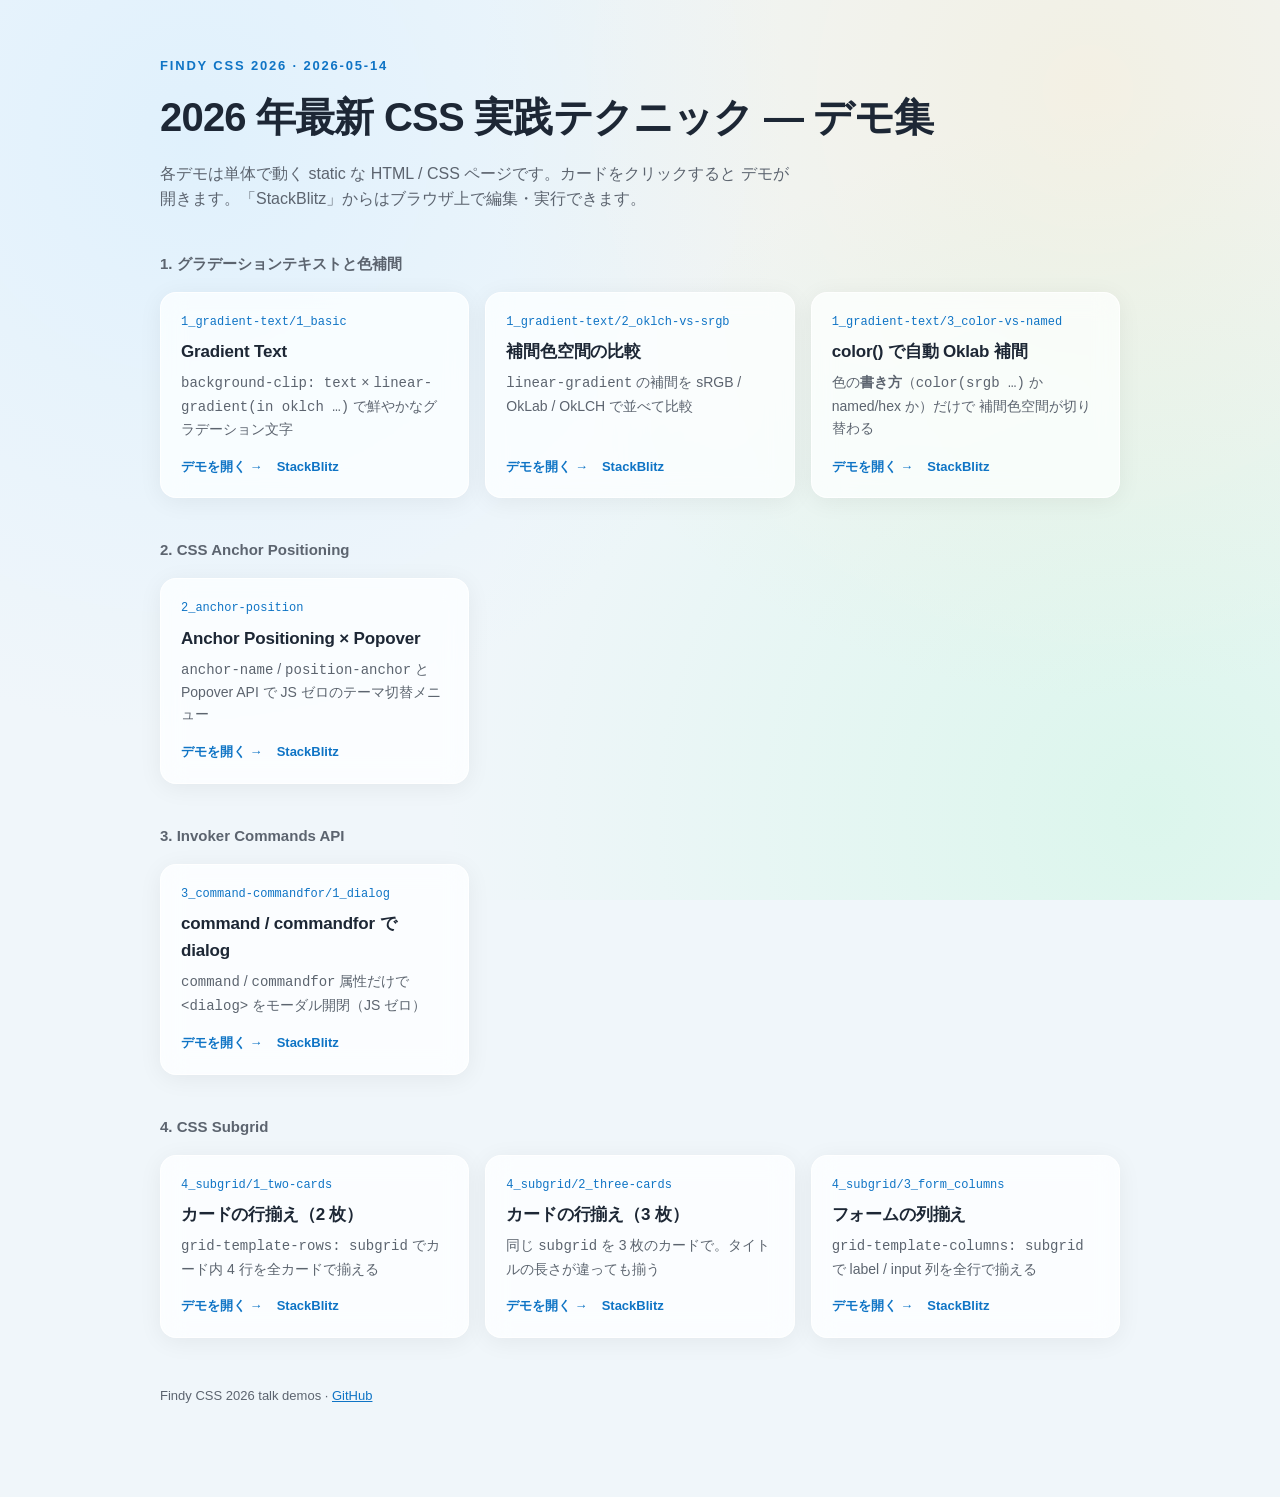
==== index.html @ 4421f25a "Add 8 CSS demos with StackBlitz links and landing page Demos mirrored from the Findy CSS 2026 talk, " ====
<!doctype html>
<html lang="ja">
  <head>
    <meta charset="utf-8" />
    <meta name="viewport" content="width=device-width, initial-scale=1.0" />
    <title>Findy CSS 2026 — Demos</title>
    <style>
      *,
      *::before,
      *::after {
        box-sizing: border-box;
        margin: 0;
        padding: 0;
      }
      :root {
        color-scheme: light;
        --text-primary: oklch(0.27 0.03 256);
        --text-secondary: oklch(0.5 0.02 256);
        --bg: oklch(0.97 0.008 240);
        --card-bg: oklch(1 0 0 / 0.7);
        --card-border: oklch(1 0 0 / 0.8);
        --accent: oklch(0.55 0.15 250);
        --shadow: 0 4px 24px oklch(0 0 0 / 0.06);
      }
      body {
        min-height: 100dvh;
        padding: 56px 24px 96px;
        font-family:
          -apple-system, BlinkMacSystemFont, "Segoe UI", "Hiragino Kaku Gothic ProN",
          "Noto Sans JP", sans-serif;
        line-height: 1.6;
        color: var(--text-primary);
        background:
          radial-gradient(circle at 15% 15%, oklch(0.93 0.05 250 / 0.5), transparent 45%),
          radial-gradient(circle at 85% 10%, oklch(0.9 0.12 80 / 0.18), transparent 45%),
          radial-gradient(circle at 90% 90%, oklch(0.92 0.08 160 / 0.35), transparent 50%),
          var(--bg);
        background-attachment: fixed;
      }
      .wrap {
        max-width: 960px;
        margin: 0 auto;
      }
      header {
        margin-bottom: 40px;
      }
      .eyebrow {
        font-size: 0.8125rem;
        font-weight: 700;
        letter-spacing: 0.14em;
        text-transform: uppercase;
        color: var(--accent);
      }
      h1 {
        margin: 8px 0 12px;
        font-size: clamp(1.75rem, 4vw, 2.5rem);
        letter-spacing: -0.02em;
      }
      .lead {
        color: var(--text-secondary);
        max-width: 640px;
        text-wrap: pretty;
      }
      .grid {
        display: grid;
        gap: 16px;
        grid-template-columns: repeat(auto-fill, minmax(280px, 1fr));
      }
      .group-title {
        grid-column: 1 / -1;
        margin: 24px 0 0;
        font-size: 0.9375rem;
        font-weight: 700;
        color: var(--text-secondary);
      }
      .group-title:first-of-type {
        margin-top: 0;
      }
      /* stretched link パターン: カードは div。.card-title-link の ::after で
         カード全体をクリック領域にし、StackBlitz リンクだけ上に重ねる */
      .card {
        position: relative;
        display: flex;
        flex-direction: column;
        gap: 6px;
        padding: 20px;
        border: 1px solid var(--card-border);
        border-radius: 16px;
        background: var(--card-bg);
        backdrop-filter: blur(12px);
        box-shadow: var(--shadow);
        transition:
          transform 0.15s ease,
          box-shadow 0.15s ease;
      }
      .card:hover {
        transform: translateY(-2px);
        box-shadow: 0 10px 30px oklch(0 0 0 / 0.1);
      }
      .card-path {
        font-family: ui-monospace, "SF Mono", Menlo, monospace;
        font-size: 0.75rem;
        color: var(--accent);
      }
      .card-title-link {
        font-size: 1.0625rem;
        font-weight: 700;
        letter-spacing: -0.01em;
        color: inherit;
        text-decoration: none;
      }
      .card-title-link::after {
        content: "";
        position: absolute;
        inset: 0;
        border-radius: inherit;
      }
      .card-desc {
        font-size: 0.875rem;
        color: var(--text-secondary);
        text-wrap: pretty;
      }
      .card-links {
        margin-top: auto;
        padding-top: 10px;
        display: flex;
        gap: 14px;
        font-size: 0.8125rem;
        font-weight: 600;
      }
      .card-open {
        color: var(--accent);
      }
      .card-stackblitz {
        position: relative;
        z-index: 1;
        color: var(--accent);
        text-decoration: none;
      }
      .card-stackblitz:hover {
        text-decoration: underline;
      }
      footer {
        margin-top: 48px;
        font-size: 0.8125rem;
        color: var(--text-secondary);
      }
      footer a {
        color: var(--accent);
      }
      :focus-visible {
        outline: 2px solid var(--accent);
        outline-offset: 3px;
      }
    </style>
  </head>
  <body>
    <div class="wrap">
      <header>
        <p class="eyebrow">Findy CSS 2026 · 2026-05-14</p>
        <h1>2026 年最新 CSS 実践テクニック — デモ集</h1>
        <p class="lead">
          各デモは単体で動く static な HTML / CSS ページです。カードをクリックすると
          デモが開きます。「StackBlitz」からはブラウザ上で編集・実行できます。
        </p>
      </header>

      <div class="grid">
        <h2 class="group-title">1. グラデーションテキストと色補間</h2>

        <div class="card">
          <span class="card-path">1_gradient-text/1_basic</span>
          <a class="card-title-link" href="./1_gradient-text/1_basic/">Gradient Text</a>
          <span class="card-desc">
            <code>background-clip: text</code> × <code>linear-gradient(in oklch …)</code>
            で鮮やかなグラデーション文字
          </span>
          <span class="card-links">
            <span class="card-open">デモを開く →</span>
            <a
              class="card-stackblitz"
              href="https://stackblitz.com/github/tonkotsuboy/findy-css-2026-demos/tree/main/1_gradient-text/1_basic"
              >StackBlitz</a
            >
          </span>
        </div>

        <div class="card">
          <span class="card-path">1_gradient-text/2_oklch-vs-srgb</span>
          <a class="card-title-link" href="./1_gradient-text/2_oklch-vs-srgb/"
            >補間色空間の比較</a
          >
          <span class="card-desc">
            <code>linear-gradient</code> の補間を sRGB / OkLab / OkLCH で並べて比較
          </span>
          <span class="card-links">
            <span class="card-open">デモを開く →</span>
            <a
              class="card-stackblitz"
              href="https://stackblitz.com/github/tonkotsuboy/findy-css-2026-demos/tree/main/1_gradient-text/2_oklch-vs-srgb"
              >StackBlitz</a
            >
          </span>
        </div>

        <div class="card">
          <span class="card-path">1_gradient-text/3_color-vs-named</span>
          <a class="card-title-link" href="./1_gradient-text/3_color-vs-named/"
            >color() で自動 Oklab 補間</a
          >
          <span class="card-desc">
            色の<strong>書き方</strong>（<code>color(srgb …)</code> か named/hex か）だけで
            補間色空間が切り替わる
          </span>
          <span class="card-links">
            <span class="card-open">デモを開く →</span>
            <a
              class="card-stackblitz"
              href="https://stackblitz.com/github/tonkotsuboy/findy-css-2026-demos/tree/main/1_gradient-text/3_color-vs-named"
              >StackBlitz</a
            >
          </span>
        </div>

        <h2 class="group-title">2. CSS Anchor Positioning</h2>

        <div class="card">
          <span class="card-path">2_anchor-position</span>
          <a class="card-title-link" href="./2_anchor-position/"
            >Anchor Positioning × Popover</a
          >
          <span class="card-desc">
            <code>anchor-name</code> / <code>position-anchor</code> と Popover API で
            JS ゼロのテーマ切替メニュー
          </span>
          <span class="card-links">
            <span class="card-open">デモを開く →</span>
            <a
              class="card-stackblitz"
              href="https://stackblitz.com/github/tonkotsuboy/findy-css-2026-demos/tree/main/2_anchor-position"
              >StackBlitz</a
            >
          </span>
        </div>

        <h2 class="group-title">3. Invoker Commands API</h2>

        <div class="card">
          <span class="card-path">3_command-commandfor/1_dialog</span>
          <a class="card-title-link" href="./3_command-commandfor/1_dialog/"
            >command / commandfor で dialog</a
          >
          <span class="card-desc">
            <code>command</code> / <code>commandfor</code> 属性だけで
            <code>&lt;dialog&gt;</code> をモーダル開閉（JS ゼロ）
          </span>
          <span class="card-links">
            <span class="card-open">デモを開く →</span>
            <a
              class="card-stackblitz"
              href="https://stackblitz.com/github/tonkotsuboy/findy-css-2026-demos/tree/main/3_command-commandfor/1_dialog"
              >StackBlitz</a
            >
          </span>
        </div>

        <h2 class="group-title">4. CSS Subgrid</h2>

        <div class="card">
          <span class="card-path">4_subgrid/1_two-cards</span>
          <a class="card-title-link" href="./4_subgrid/1_two-cards/"
            >カードの行揃え（2 枚）</a
          >
          <span class="card-desc">
            <code>grid-template-rows: subgrid</code> でカード内 4 行を全カードで揃える
          </span>
          <span class="card-links">
            <span class="card-open">デモを開く →</span>
            <a
              class="card-stackblitz"
              href="https://stackblitz.com/github/tonkotsuboy/findy-css-2026-demos/tree/main/4_subgrid/1_two-cards"
              >StackBlitz</a
            >
          </span>
        </div>

        <div class="card">
          <span class="card-path">4_subgrid/2_three-cards</span>
          <a class="card-title-link" href="./4_subgrid/2_three-cards/"
            >カードの行揃え（3 枚）</a
          >
          <span class="card-desc">
            同じ <code>subgrid</code> を 3 枚のカードで。タイトルの長さが違っても揃う
          </span>
          <span class="card-links">
            <span class="card-open">デモを開く →</span>
            <a
              class="card-stackblitz"
              href="https://stackblitz.com/github/tonkotsuboy/findy-css-2026-demos/tree/main/4_subgrid/2_three-cards"
              >StackBlitz</a
            >
          </span>
        </div>

        <div class="card">
          <span class="card-path">4_subgrid/3_form_columns</span>
          <a class="card-title-link" href="./4_subgrid/3_form_columns/"
            >フォームの列揃え</a
          >
          <span class="card-desc">
            <code>grid-template-columns: subgrid</code> で label / input 列を全行で揃える
          </span>
          <span class="card-links">
            <span class="card-open">デモを開く →</span>
            <a
              class="card-stackblitz"
              href="https://stackblitz.com/github/tonkotsuboy/findy-css-2026-demos/tree/main/4_subgrid/3_form_columns"
              >StackBlitz</a
            >
          </span>
        </div>
      </div>

      <footer>
        Findy CSS 2026 talk demos ·
        <a href="https://github.com/tonkotsuboy/findy-css-2026-demos">GitHub</a>
      </footer>
    </div>
  </body>
</html>
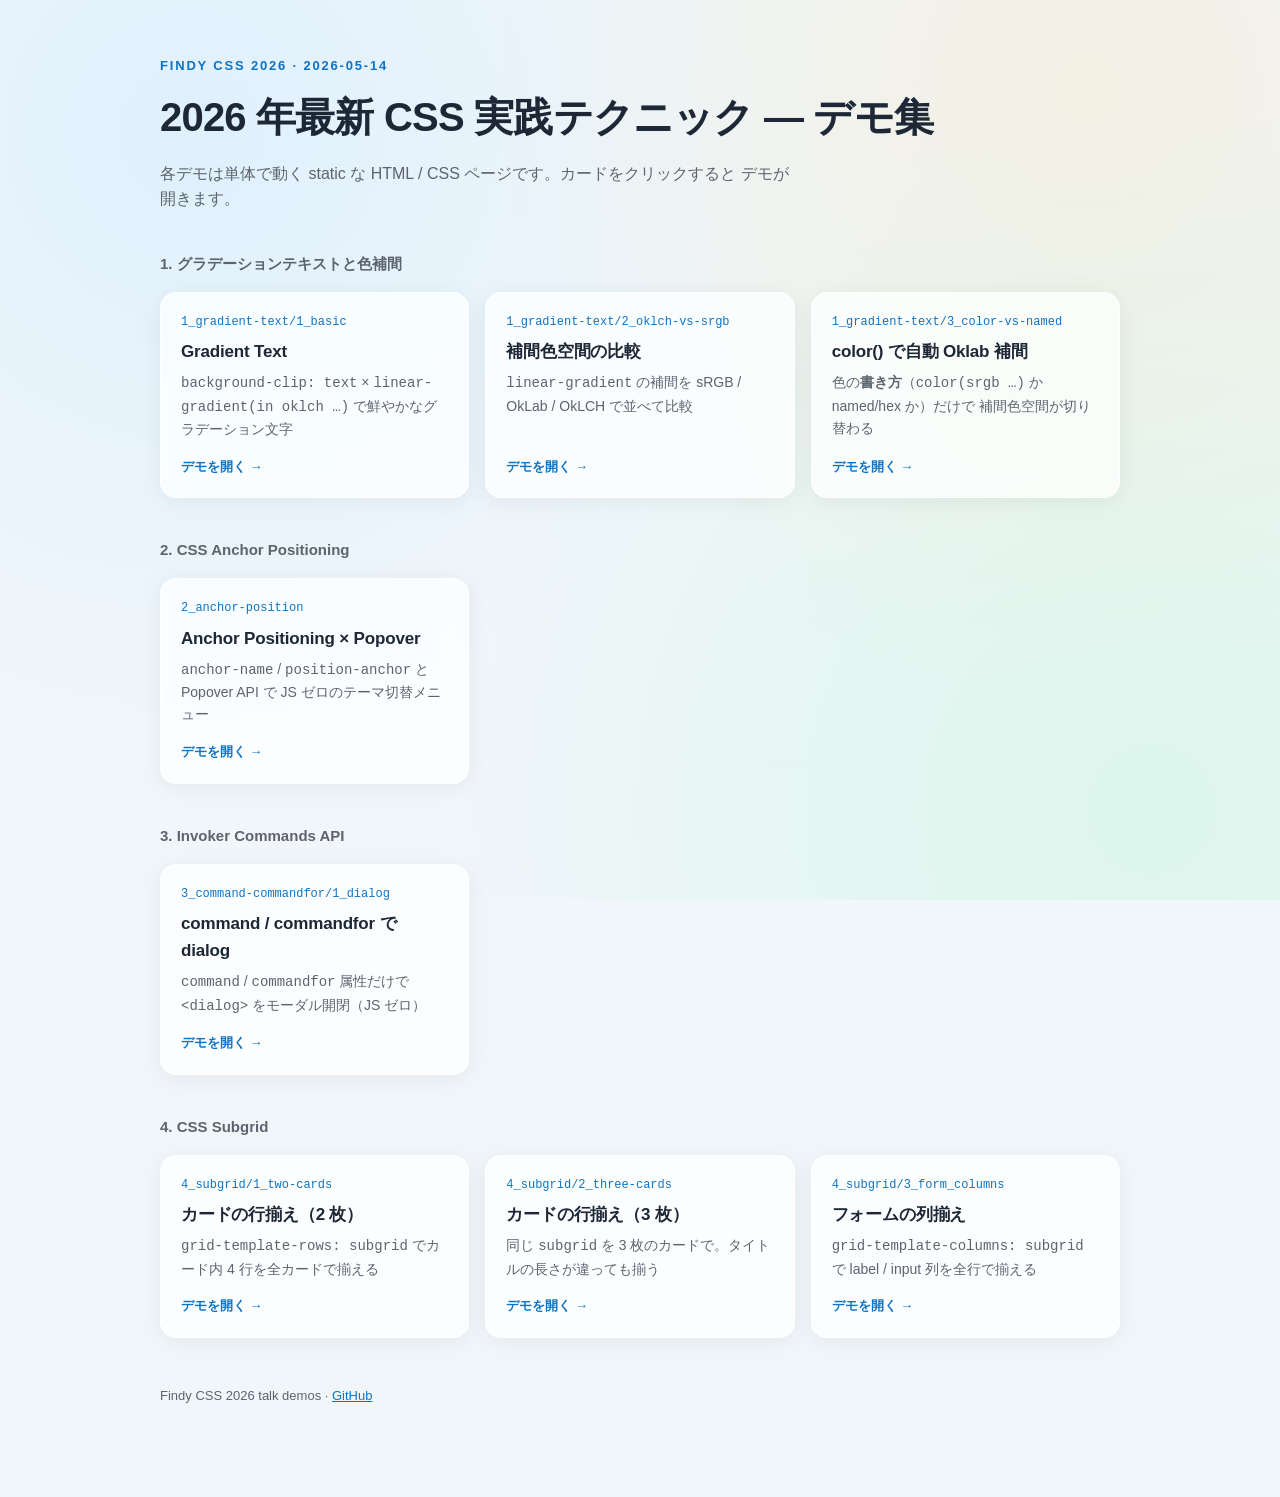
==== commit 38cab924: "Drop StackBlitz, use GitHub Pages only StackBlitz's WebContainer was unreliable for these static dem" ====
--- a/index.html
+++ b/index.html
@@ -76,10 +76,7 @@
       .group-title:first-of-type {
         margin-top: 0;
       }
-      /* stretched link パターン: カードは div。.card-title-link の ::after で
-         カード全体をクリック領域にし、StackBlitz リンクだけ上に重ねる */
       .card {
-        position: relative;
         display: flex;
         flex-direction: column;
         gap: 6px;
@@ -89,6 +86,8 @@
         background: var(--card-bg);
         backdrop-filter: blur(12px);
         box-shadow: var(--shadow);
+        color: inherit;
+        text-decoration: none;
         transition:
           transform 0.15s ease,
           box-shadow 0.15s ease;
@@ -102,43 +101,22 @@
         font-size: 0.75rem;
         color: var(--accent);
       }
-      .card-title-link {
+      .card-title {
         font-size: 1.0625rem;
         font-weight: 700;
         letter-spacing: -0.01em;
-        color: inherit;
-        text-decoration: none;
-      }
-      .card-title-link::after {
-        content: "";
-        position: absolute;
-        inset: 0;
-        border-radius: inherit;
       }
       .card-desc {
         font-size: 0.875rem;
         color: var(--text-secondary);
         text-wrap: pretty;
       }
-      .card-links {
+      .card-open {
         margin-top: auto;
         padding-top: 10px;
-        display: flex;
-        gap: 14px;
         font-size: 0.8125rem;
         font-weight: 600;
-      }
-      .card-open {
-        color: var(--accent);
-      }
-      .card-stackblitz {
-        position: relative;
-        z-index: 1;
-        color: var(--accent);
-        text-decoration: none;
-      }
-      .card-stackblitz:hover {
-        text-decoration: underline;
+        color: var(--accent);
       }
       footer {
         margin-top: 48px;
@@ -161,164 +139,94 @@
         <h1>2026 年最新 CSS 実践テクニック — デモ集</h1>
         <p class="lead">
           各デモは単体で動く static な HTML / CSS ページです。カードをクリックすると
-          デモが開きます。「StackBlitz」からはブラウザ上で編集・実行できます。
+          デモが開きます。
         </p>
       </header>
 
       <div class="grid">
         <h2 class="group-title">1. グラデーションテキストと色補間</h2>
 
-        <div class="card">
+        <a class="card" href="./1_gradient-text/1_basic/">
           <span class="card-path">1_gradient-text/1_basic</span>
-          <a class="card-title-link" href="./1_gradient-text/1_basic/">Gradient Text</a>
+          <span class="card-title">Gradient Text</span>
           <span class="card-desc">
             <code>background-clip: text</code> × <code>linear-gradient(in oklch …)</code>
             で鮮やかなグラデーション文字
           </span>
-          <span class="card-links">
-            <span class="card-open">デモを開く →</span>
-            <a
-              class="card-stackblitz"
-              href="https://stackblitz.com/github/tonkotsuboy/findy-css-2026-demos/tree/main/1_gradient-text/1_basic"
-              >StackBlitz</a
-            >
-          </span>
-        </div>
-
-        <div class="card">
+          <span class="card-open">デモを開く →</span>
+        </a>
+
+        <a class="card" href="./1_gradient-text/2_oklch-vs-srgb/">
           <span class="card-path">1_gradient-text/2_oklch-vs-srgb</span>
-          <a class="card-title-link" href="./1_gradient-text/2_oklch-vs-srgb/"
-            >補間色空間の比較</a
-          >
+          <span class="card-title">補間色空間の比較</span>
           <span class="card-desc">
             <code>linear-gradient</code> の補間を sRGB / OkLab / OkLCH で並べて比較
           </span>
-          <span class="card-links">
-            <span class="card-open">デモを開く →</span>
-            <a
-              class="card-stackblitz"
-              href="https://stackblitz.com/github/tonkotsuboy/findy-css-2026-demos/tree/main/1_gradient-text/2_oklch-vs-srgb"
-              >StackBlitz</a
-            >
-          </span>
-        </div>
-
-        <div class="card">
+          <span class="card-open">デモを開く →</span>
+        </a>
+
+        <a class="card" href="./1_gradient-text/3_color-vs-named/">
           <span class="card-path">1_gradient-text/3_color-vs-named</span>
-          <a class="card-title-link" href="./1_gradient-text/3_color-vs-named/"
-            >color() で自動 Oklab 補間</a
-          >
+          <span class="card-title">color() で自動 Oklab 補間</span>
           <span class="card-desc">
             色の<strong>書き方</strong>（<code>color(srgb …)</code> か named/hex か）だけで
             補間色空間が切り替わる
           </span>
-          <span class="card-links">
-            <span class="card-open">デモを開く →</span>
-            <a
-              class="card-stackblitz"
-              href="https://stackblitz.com/github/tonkotsuboy/findy-css-2026-demos/tree/main/1_gradient-text/3_color-vs-named"
-              >StackBlitz</a
-            >
-          </span>
-        </div>
+          <span class="card-open">デモを開く →</span>
+        </a>
 
         <h2 class="group-title">2. CSS Anchor Positioning</h2>
 
-        <div class="card">
+        <a class="card" href="./2_anchor-position/">
           <span class="card-path">2_anchor-position</span>
-          <a class="card-title-link" href="./2_anchor-position/"
-            >Anchor Positioning × Popover</a
-          >
+          <span class="card-title">Anchor Positioning × Popover</span>
           <span class="card-desc">
             <code>anchor-name</code> / <code>position-anchor</code> と Popover API で
             JS ゼロのテーマ切替メニュー
           </span>
-          <span class="card-links">
-            <span class="card-open">デモを開く →</span>
-            <a
-              class="card-stackblitz"
-              href="https://stackblitz.com/github/tonkotsuboy/findy-css-2026-demos/tree/main/2_anchor-position"
-              >StackBlitz</a
-            >
-          </span>
-        </div>
+          <span class="card-open">デモを開く →</span>
+        </a>
 
         <h2 class="group-title">3. Invoker Commands API</h2>
 
-        <div class="card">
+        <a class="card" href="./3_command-commandfor/1_dialog/">
           <span class="card-path">3_command-commandfor/1_dialog</span>
-          <a class="card-title-link" href="./3_command-commandfor/1_dialog/"
-            >command / commandfor で dialog</a
-          >
+          <span class="card-title">command / commandfor で dialog</span>
           <span class="card-desc">
             <code>command</code> / <code>commandfor</code> 属性だけで
             <code>&lt;dialog&gt;</code> をモーダル開閉（JS ゼロ）
           </span>
-          <span class="card-links">
-            <span class="card-open">デモを開く →</span>
-            <a
-              class="card-stackblitz"
-              href="https://stackblitz.com/github/tonkotsuboy/findy-css-2026-demos/tree/main/3_command-commandfor/1_dialog"
-              >StackBlitz</a
-            >
-          </span>
-        </div>
+          <span class="card-open">デモを開く →</span>
+        </a>
 
         <h2 class="group-title">4. CSS Subgrid</h2>
 
-        <div class="card">
+        <a class="card" href="./4_subgrid/1_two-cards/">
           <span class="card-path">4_subgrid/1_two-cards</span>
-          <a class="card-title-link" href="./4_subgrid/1_two-cards/"
-            >カードの行揃え（2 枚）</a
-          >
+          <span class="card-title">カードの行揃え（2 枚）</span>
           <span class="card-desc">
             <code>grid-template-rows: subgrid</code> でカード内 4 行を全カードで揃える
           </span>
-          <span class="card-links">
-            <span class="card-open">デモを開く →</span>
-            <a
-              class="card-stackblitz"
-              href="https://stackblitz.com/github/tonkotsuboy/findy-css-2026-demos/tree/main/4_subgrid/1_two-cards"
-              >StackBlitz</a
-            >
-          </span>
-        </div>
-
-        <div class="card">
+          <span class="card-open">デモを開く →</span>
+        </a>
+
+        <a class="card" href="./4_subgrid/2_three-cards/">
           <span class="card-path">4_subgrid/2_three-cards</span>
-          <a class="card-title-link" href="./4_subgrid/2_three-cards/"
-            >カードの行揃え（3 枚）</a
-          >
+          <span class="card-title">カードの行揃え（3 枚）</span>
           <span class="card-desc">
             同じ <code>subgrid</code> を 3 枚のカードで。タイトルの長さが違っても揃う
           </span>
-          <span class="card-links">
-            <span class="card-open">デモを開く →</span>
-            <a
-              class="card-stackblitz"
-              href="https://stackblitz.com/github/tonkotsuboy/findy-css-2026-demos/tree/main/4_subgrid/2_three-cards"
-              >StackBlitz</a
-            >
-          </span>
-        </div>
-
-        <div class="card">
+          <span class="card-open">デモを開く →</span>
+        </a>
+
+        <a class="card" href="./4_subgrid/3_form_columns/">
           <span class="card-path">4_subgrid/3_form_columns</span>
-          <a class="card-title-link" href="./4_subgrid/3_form_columns/"
-            >フォームの列揃え</a
-          >
+          <span class="card-title">フォームの列揃え</span>
           <span class="card-desc">
             <code>grid-template-columns: subgrid</code> で label / input 列を全行で揃える
           </span>
-          <span class="card-links">
-            <span class="card-open">デモを開く →</span>
-            <a
-              class="card-stackblitz"
-              href="https://stackblitz.com/github/tonkotsuboy/findy-css-2026-demos/tree/main/4_subgrid/3_form_columns"
-              >StackBlitz</a
-            >
-          </span>
-        </div>
+          <span class="card-open">デモを開く →</span>
+        </a>
       </div>
 
       <footer>
